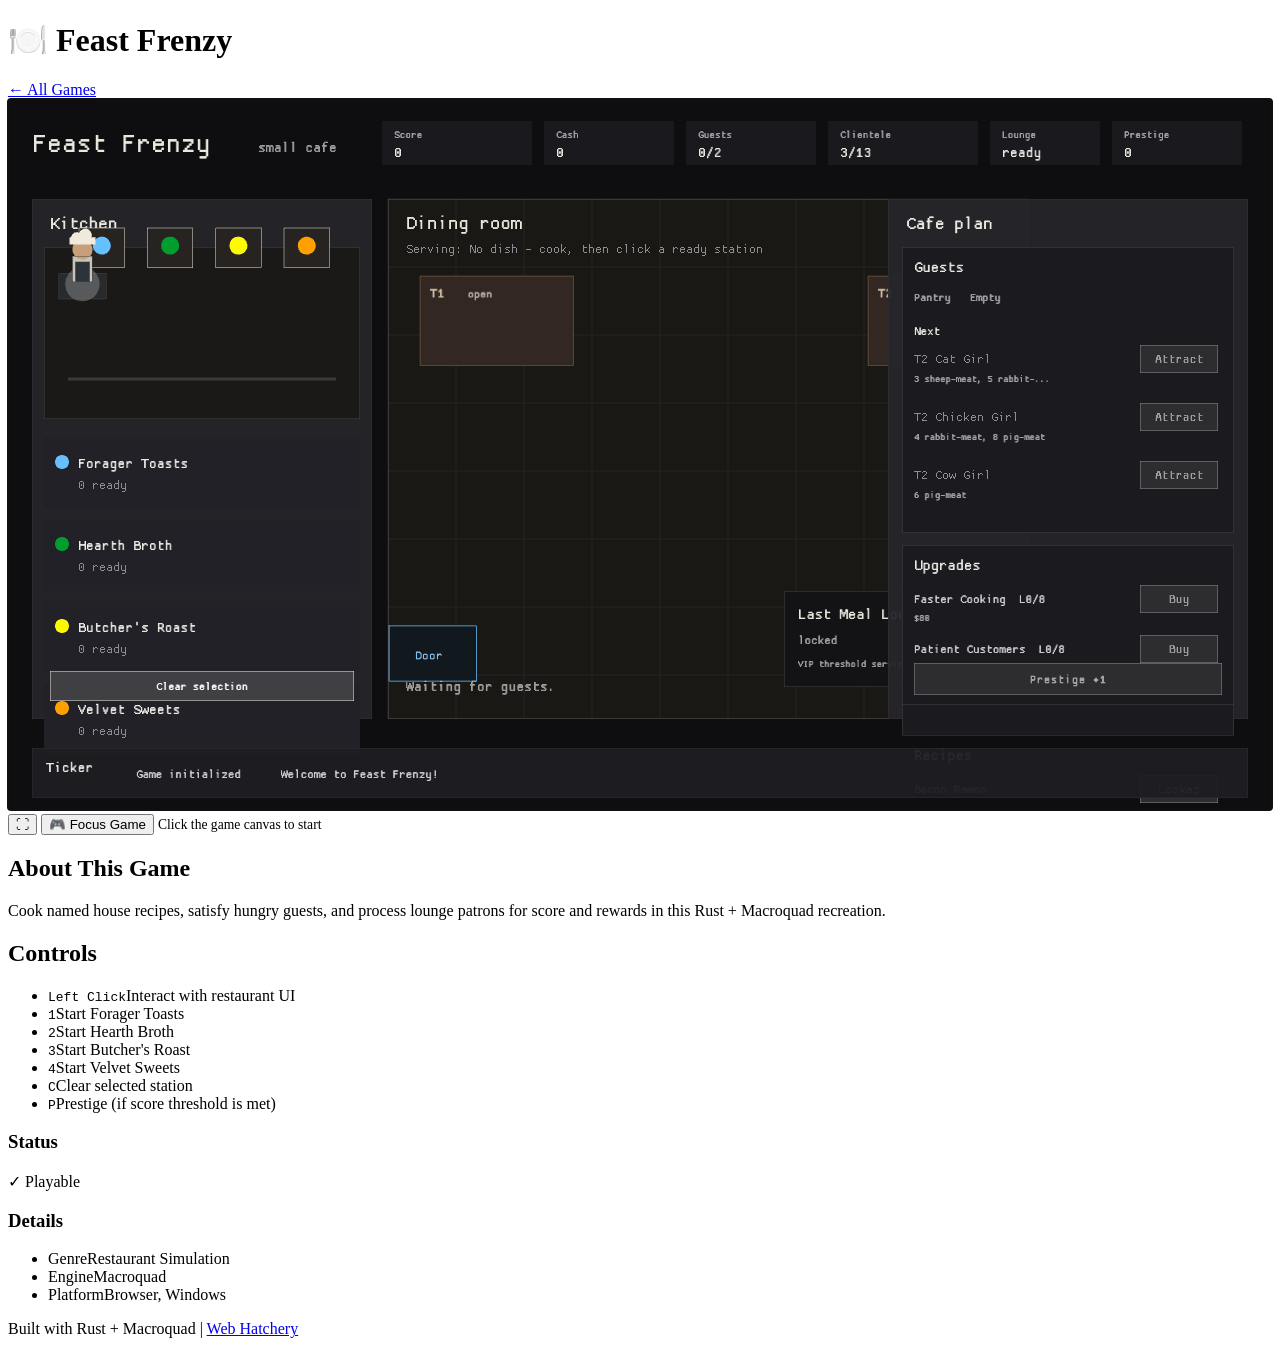
==== screenshots/capture_host/index.html @ 920ea472 "Refactor code structure for improved readability and maintainability" ====
<!DOCTYPE html>
<html lang="en">

<head>
    <meta charset="UTF-8">
    <meta name="viewport" content="width=1920, height=1080, initial-scale=1.0">
    <title>Feast Frenzy | Web Hatchery Games</title>
    <link rel="stylesheet" href="../shared.css">
    <style>
        .game-container canvas {
            width: 100%;
            max-width: 1920px;
            aspect-ratio: 16 / 9;
            image-rendering: pixelated;
            image-rendering: crisp-edges;
        }
    </style>
</head>

<body>
    <div class="game-page">
        <header class="game-header">
            <h1>🍽️ Feast Frenzy</h1>
            <a href="../" class="back-link">← All Games</a>
        </header>

        <!-- Game Canvas -->
        <div class="game-container" id="game-container">
            <div class="loading-overlay" id="loading">
                <div class="loading-spinner"></div>
                <p>Loading game...</p>
            </div>
            <canvas id="glcanvas" width="1920" height="1080" tabindex="1"></canvas>
        </div>

        <!-- Controls Bar -->
        <div class="game-controls">
            <button class="btn btn-secondary btn-icon" onclick="toggleFullscreen()" title="Fullscreen">⛶</button>
            <button class="btn btn-secondary" onclick="focusGame()">🎮 Focus Game</button>
            <span style="flex: 1;"></span>
            <span style="color: var(--text-muted); font-size: 0.85rem;">Click the game canvas to start</span>
        </div>

        <!-- Info Section -->
        <div class="game-info">
            <div class="info-main">
                <section class="info-section">
                    <h2>About This Game</h2>
                    <p>
                        Cook named house recipes, satisfy hungry guests, and process lounge patrons for score and rewards in this Rust + Macroquad recreation.
                    </p>
                </section>

                <section class="info-section" style="margin-top: 1rem;">
                    <h2>Controls</h2>
                    <ul class="controls-list">
                        <li><kbd>Left Click</kbd><span>Interact with restaurant UI</span></li>
                        <li><kbd>1</kbd><span>Start Forager Toasts</span></li>
                        <li><kbd>2</kbd><span>Start Hearth Broth</span></li>
                        <li><kbd>3</kbd><span>Start Butcher's Roast</span></li>
                        <li><kbd>4</kbd><span>Start Velvet Sweets</span></li>
                        <li><kbd>C</kbd><span>Clear selected station</span></li>
                        <li><kbd>P</kbd><span>Prestige (if score threshold is met)</span></li>
                    </ul>
                </section>
            </div>

            <aside class="game-sidebar">
                <div class="sidebar-section">
                    <h3>Status</h3>
                    <span class="status-badge playable">✓ Playable</span>
                </div>

                <div class="sidebar-section">
                    <h3>Details</h3>
                    <ul class="meta-list">
                        <li><span class="label">Genre</span><span class="value">Restaurant Simulation</span></li>
                        <li><span class="label">Engine</span><span class="value">Macroquad</span></li>
                        <li><span class="label">Platform</span><span class="value">Browser, Windows</span></li>
                    </ul>
                </div>
            </aside>
        </div>

        <footer class="game-footer">
            <p>Built with Rust + Macroquad | <a href="/">Web Hatchery</a></p>
        </footer>
    </div>

    <!-- Macroquad JS Bundle -->
    <script src="mq_js_bundle.js"></script>
    <script>
        document.getElementById('loading').style.display = 'none';
        (() => {
            const gameCanvas = document.getElementById('glcanvas');
            const movementKeys = new Set([
                'ArrowUp',
                'ArrowDown',
                'ArrowLeft',
                'ArrowRight',
                'w',
                'a',
                's',
                'd',
                'W',
                'A',
                'S',
                'D',
                ' '
            ]);
            gameCanvas.focus();
            gameCanvas.addEventListener('pointerdown', () => gameCanvas.focus());
            window.addEventListener('keydown', (event) => {
                if (movementKeys.has(event.key)) {
                    event.preventDefault();
                }
            }, { passive: false });
        })();
        
        load(`food_frenzy.wasm?v=${Date.now()}`);

        function toggleFullscreen() {
            const container = document.getElementById('game-container');
            if (!document.fullscreenElement) {
                container.requestFullscreen();
            } else {
                document.exitFullscreen();
            }
        }

        function focusGame() {
            document.getElementById('glcanvas').focus();
        }
    </script>
</body>

</html>
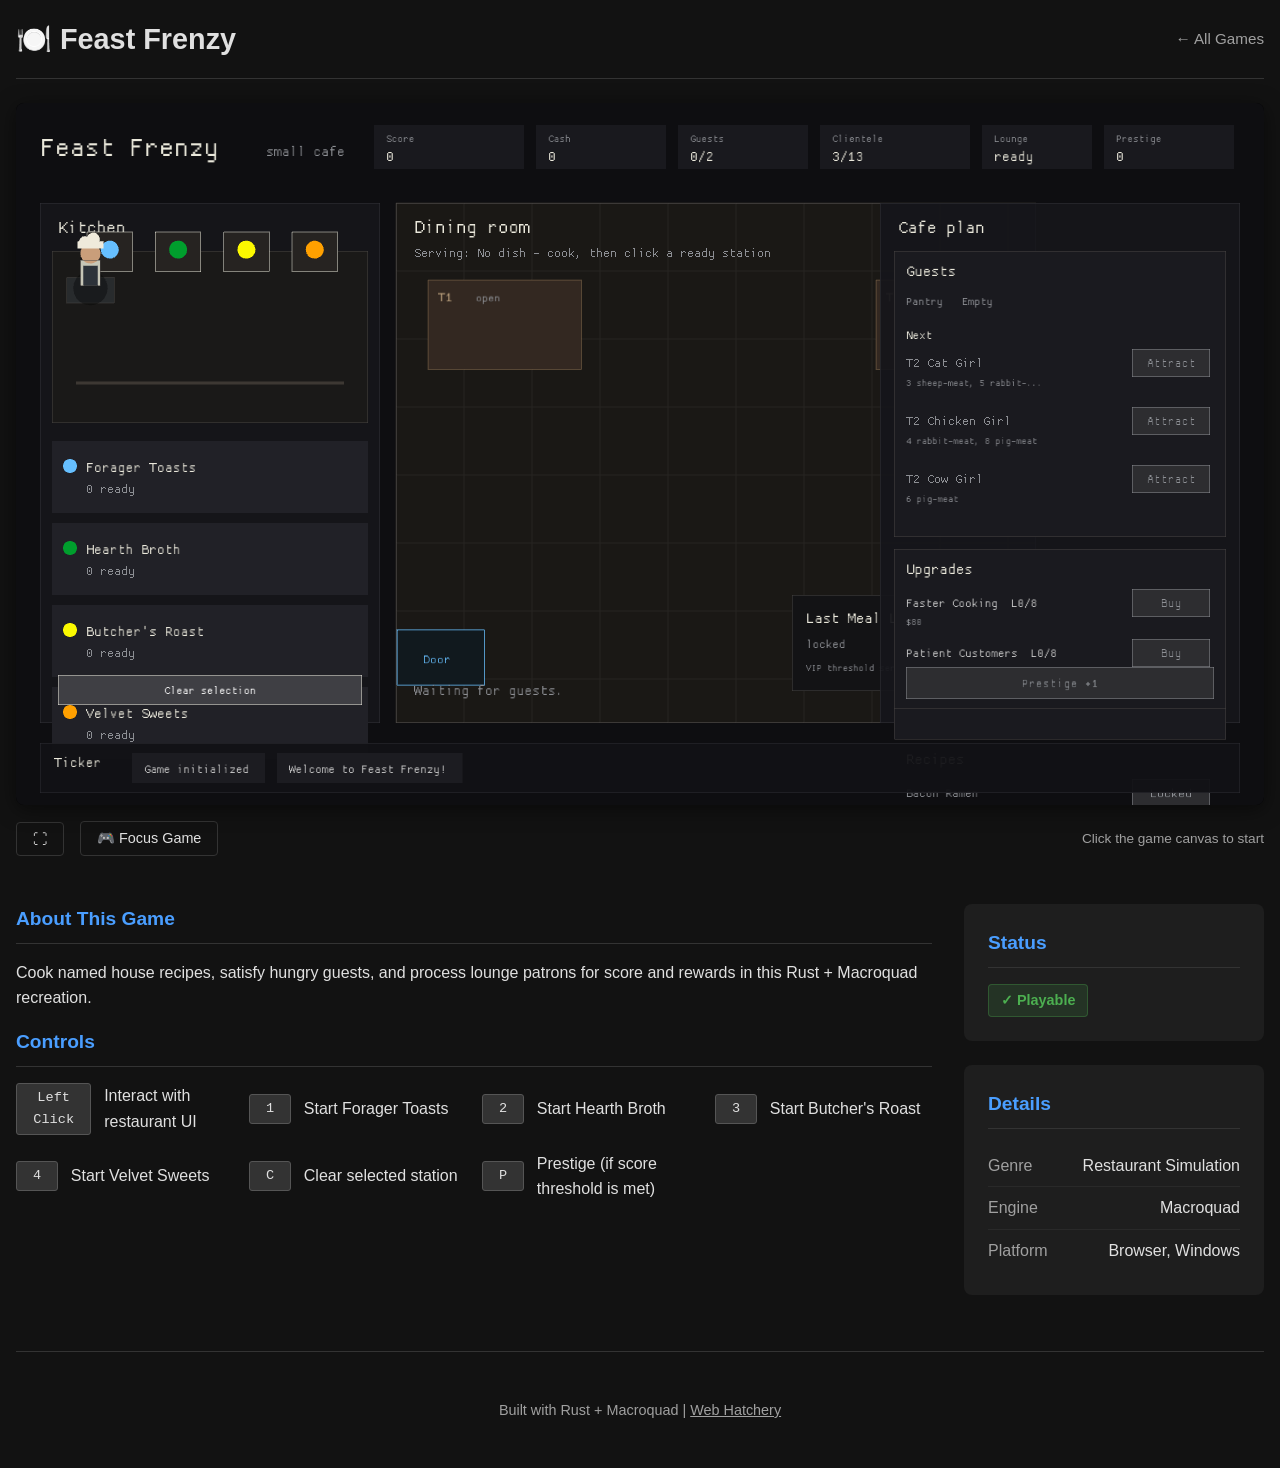
==== commit 88a37b87: "Update Rust games for standardized web publishing Standardize game launch pages and WebGL/Windows do" ====
--- a/screenshots/capture_host/index.html
+++ b/screenshots/capture_host/index.html
@@ -3,10 +3,14 @@
 
 <head>
     <meta charset="UTF-8">
-    <meta name="viewport" content="width=1920, height=1080, initial-scale=1.0">
+    <meta name="viewport" content="width=device-width, initial-scale=1.0">
     <title>Feast Frenzy | Web Hatchery Games</title>
-    <link rel="stylesheet" href="../shared.css">
+    <link rel="stylesheet" href="shared.css">
     <style>
+        .game-page {
+            max-width: 1920px;
+        }
+
         .game-container canvas {
             width: 100%;
             max-width: 1920px;
--- a/screenshots/capture_host/shared.css
+++ b/screenshots/capture_host/shared.css
@@ -0,0 +1,244 @@
+:root {
+    --bg-dark: #121212;
+    --bg-panel: #1e1e1e;
+    --bg-header: #252525;
+    --text-main: #e0e0e0;
+    --text-muted: #a0a0a0;
+    --accent-color: #4a9eff;
+    --accent-hover: #3a8eef;
+    --border-color: #333;
+    --success-color: #4caf50;
+    --font-main: 'Segoe UI', Tahoma, Geneva, Verdana, sans-serif;
+}
+
+body {
+    margin: 0;
+    padding: 0;
+    background-color: var(--bg-dark);
+    color: var(--text-main);
+    font-family: var(--font-main);
+    line-height: 1.6;
+}
+
+.game-page {
+    display: flex;
+    flex-direction: column;
+    min-height: 100vh;
+    max-width: 1200px;
+    margin: 0 auto;
+    padding: 0 1rem;
+}
+
+.game-header {
+    display: flex;
+    justify-content: space-between;
+    align-items: center;
+    padding: 1rem 0;
+    border-bottom: 1px solid var(--border-color);
+    margin-bottom: 1.5rem;
+}
+
+.game-header h1 {
+    margin: 0;
+    font-size: 1.8rem;
+    color: var(--text-main);
+}
+
+.back-link {
+    color: var(--text-muted);
+    text-decoration: none;
+    font-size: 0.95rem;
+    transition: color 0.2s;
+}
+
+.back-link:hover {
+    color: var(--accent-color);
+}
+
+.game-container {
+    position: relative;
+    width: 100%;
+    aspect-ratio: 16/9;
+    background-color: black;
+    border-radius: 8px;
+    overflow: hidden;
+    box-shadow: 0 4px 20px rgba(0, 0, 0, 0.5);
+}
+
+canvas {
+    display: block;
+    width: 100%;
+    height: 100%;
+    outline: none;
+}
+
+.loading-overlay {
+    position: absolute;
+    top: 0;
+    left: 0;
+    width: 100%;
+    height: 100%;
+    background-color: #000;
+    display: flex;
+    flex-direction: column;
+    justify-content: center;
+    align-items: center;
+    z-index: 10;
+    color: var(--text-muted);
+}
+
+.loading-spinner {
+    width: 40px;
+    height: 40px;
+    border: 3px solid rgba(255,255,255,0.3);
+    border-radius: 50%;
+    border-top-color: var(--accent-color);
+    animation: spin 1s ease-in-out infinite;
+    margin-bottom: 1rem;
+}
+
+@keyframes spin {
+    to { transform: rotate(360deg); }
+}
+
+.game-controls {
+    display: flex;
+    gap: 1rem;
+    padding: 1rem 0;
+    align-items: center;
+}
+
+.btn {
+    background-color: var(--bg-panel);
+    border: 1px solid var(--border-color);
+    color: var(--text-main);
+    padding: 0.5rem 1rem;
+    border-radius: 4px;
+    cursor: pointer;
+    font-family: inherit;
+    font-size: 0.9rem;
+    transition: all 0.2s;
+}
+
+.btn:hover {
+    background-color: var(--border-color);
+    border-color: var(--accent-color);
+}
+
+.btn-secondary {
+    background-color: transparent;
+}
+
+.game-info {
+    display: grid;
+    grid-template-columns: 1fr 300px;
+    gap: 2rem;
+    margin-top: 2rem;
+    margin-bottom: 2rem;
+}
+
+.info-section h2, .sidebar-section h3 {
+    font-size: 1.2rem;
+    margin-top: 0;
+    color: var(--accent-color);
+    border-bottom: 1px solid var(--border-color);
+    padding-bottom: 0.5rem;
+    margin-bottom: 1rem;
+}
+
+.controls-list {
+    list-style: none;
+    padding: 0;
+    display: grid;
+    grid-template-columns: repeat(auto-fill, minmax(200px, 1fr));
+    gap: 1rem;
+}
+
+.controls-list li {
+    display: flex;
+    align-items: center;
+    gap: 0.8rem;
+}
+
+kbd {
+    background-color: #333;
+    border: 1px solid #555;
+    border-radius: 3px;
+    padding: 0.2rem 0.5rem;
+    font-family: monospace;
+    font-size: 0.85rem;
+    min-width: 1.5rem;
+    text-align: center;
+}
+
+.sidebar-section {
+    background-color: var(--bg-panel);
+    padding: 1.5rem;
+    border-radius: 8px;
+    margin-bottom: 1.5rem;
+}
+
+.status-badge {
+    display: inline-block;
+    padding: 0.25rem 0.75rem;
+    border-radius: 4px;
+    font-size: 0.9rem;
+    font-weight: bold;
+}
+
+.status-badge.playable {
+    background-color: rgba(76, 175, 80, 0.15);
+    color: var(--success-color);
+    border: 1px solid rgba(76, 175, 80, 0.3);
+}
+
+.status-badge.in-development {
+    background-color: rgba(255, 193, 7, 0.15);
+    color: #ffc107;
+    border: 1px solid rgba(255, 193, 7, 0.3);
+}
+
+.meta-list {
+    list-style: none;
+    padding: 0;
+    margin: 0;
+}
+
+.meta-list li {
+    display: flex;
+    justify-content: space-between;
+    padding: 0.5rem 0;
+    border-bottom: 1px solid rgba(255,255,255,0.05);
+}
+
+.meta-list li:last-child {
+    border-bottom: none;
+}
+
+.meta-list .label {
+    color: var(--text-muted);
+}
+
+.game-footer {
+    margin-top: auto;
+    padding: 2rem 0;
+    text-align: center;
+    color: var(--text-muted);
+    font-size: 0.9rem;
+    border-top: 1px solid var(--border-color);
+}
+
+.game-footer a {
+    color: var(--text-muted);
+    text-decoration: underline;
+}
+
+.game-footer a:hover {
+    color: var(--text-main);
+}
+
+@media (max-width: 900px) {
+    .game-info {
+        grid-template-columns: 1fr;
+    }
+}
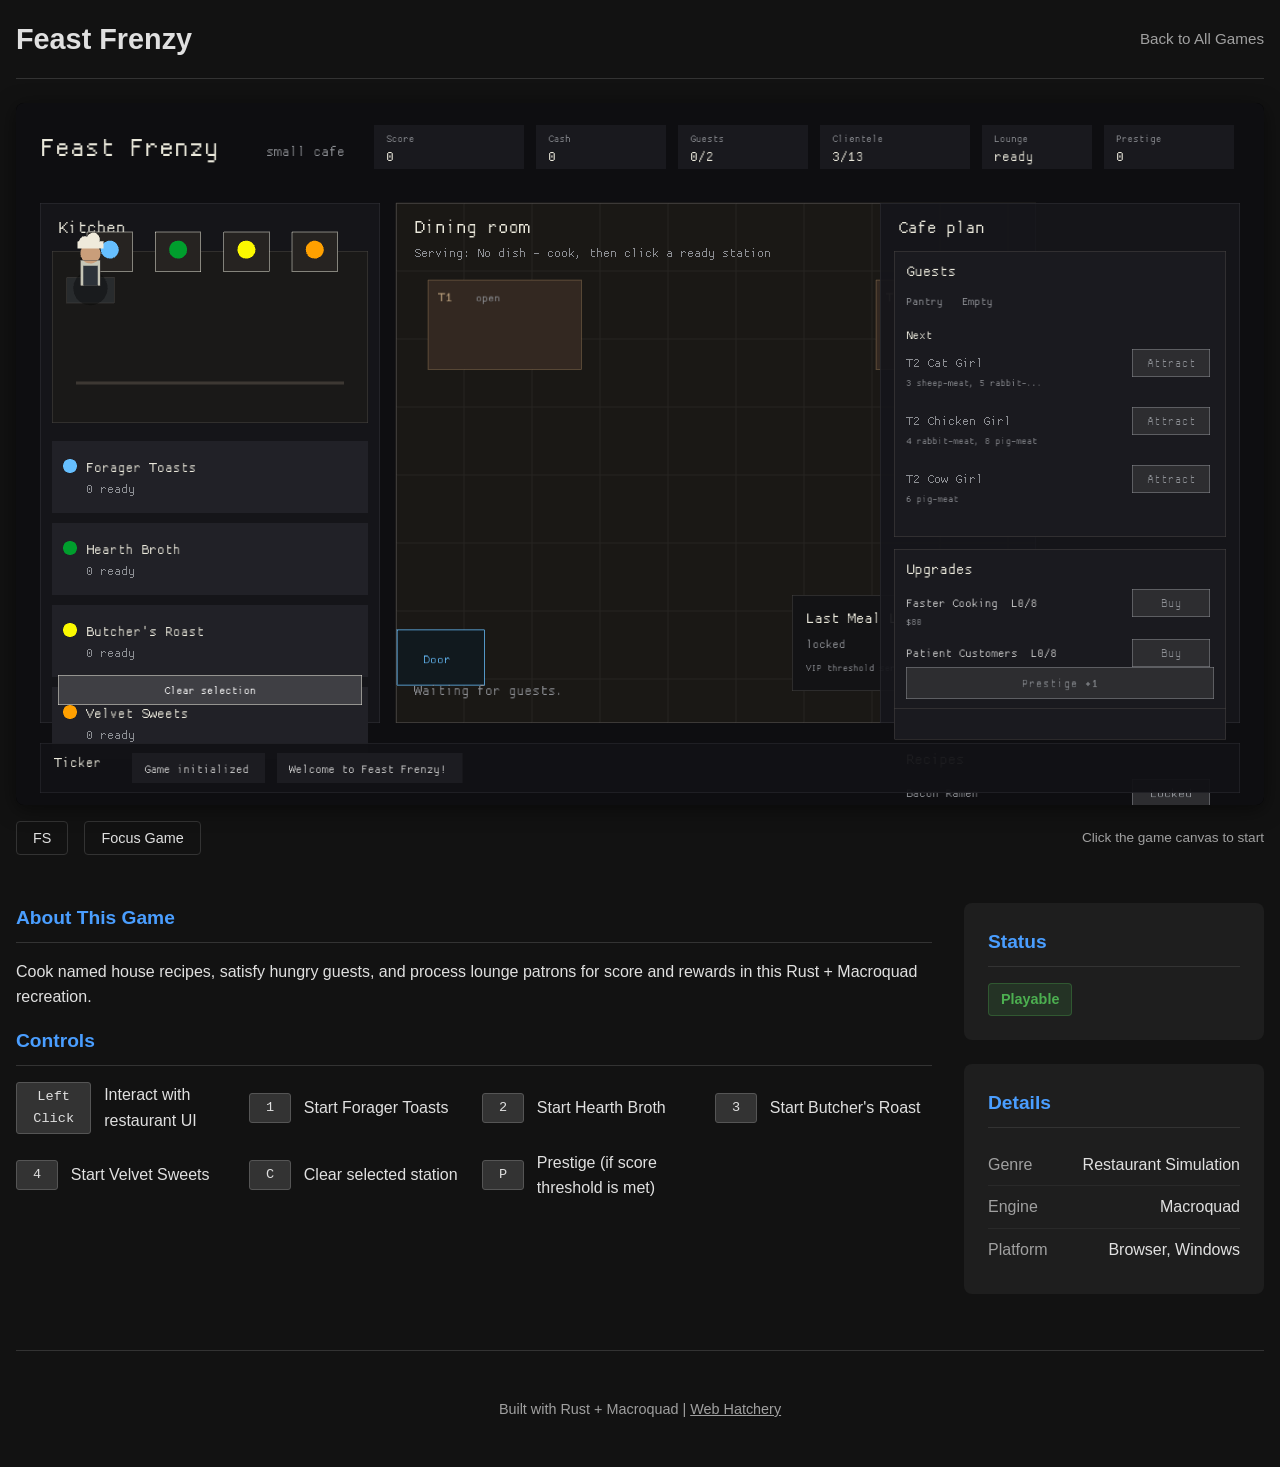
==== commit 7d412758: "Remove corrupt symbols from game launch pages Normalize index.html UI labels to ASCII so live pages " ====
--- a/screenshots/capture_host/index.html
+++ b/screenshots/capture_host/index.html
@@ -24,8 +24,8 @@
 <body>
     <div class="game-page">
         <header class="game-header">
-            <h1>🍽️ Feast Frenzy</h1>
-            <a href="../" class="back-link">← All Games</a>
+            <h1>Feast Frenzy</h1>
+            <a href="../" class="back-link">Back to All Games</a>
         </header>
 
         <!-- Game Canvas -->
@@ -39,8 +39,8 @@
 
         <!-- Controls Bar -->
         <div class="game-controls">
-            <button class="btn btn-secondary btn-icon" onclick="toggleFullscreen()" title="Fullscreen">⛶</button>
-            <button class="btn btn-secondary" onclick="focusGame()">🎮 Focus Game</button>
+            <button class="btn btn-secondary btn-icon" onclick="toggleFullscreen()" title="Fullscreen">FS</button>
+            <button class="btn btn-secondary" onclick="focusGame()">Focus Game</button>
             <span style="flex: 1;"></span>
             <span style="color: var(--text-muted); font-size: 0.85rem;">Click the game canvas to start</span>
         </div>
@@ -72,7 +72,7 @@
             <aside class="game-sidebar">
                 <div class="sidebar-section">
                     <h3>Status</h3>
-                    <span class="status-badge playable">✓ Playable</span>
+                    <span class="status-badge playable">Playable</span>
                 </div>
 
                 <div class="sidebar-section">
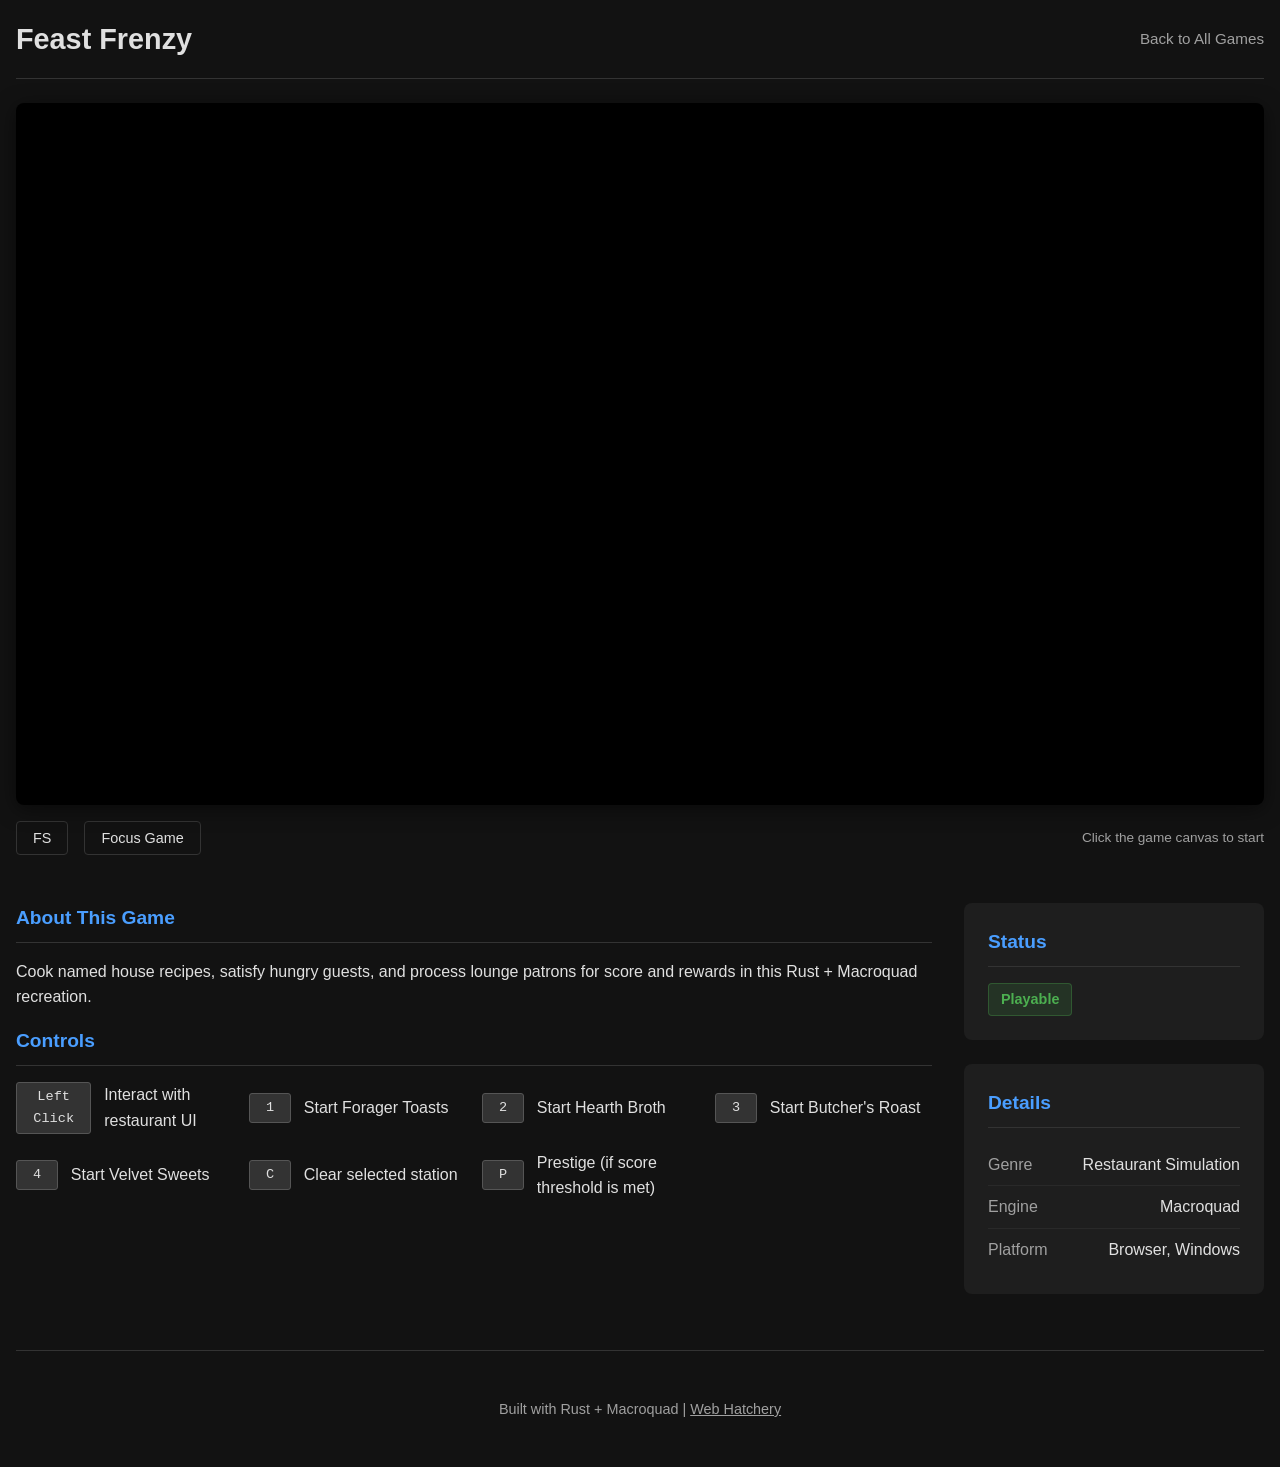
==== commit 3d3dba52: "Rename project references from "food_frenzy" to "feast_frenzy" across all files" ====
--- a/screenshots/capture_host/index.html
+++ b/screenshots/capture_host/index.html
@@ -121,7 +121,7 @@
             }, { passive: false });
         })();
         
-        load(`food_frenzy.wasm?v=${Date.now()}`);
+        load(`feast_frenzy.wasm?v=${Date.now()}`);
 
         function toggleFullscreen() {
             const container = document.getElementById('game-container');
